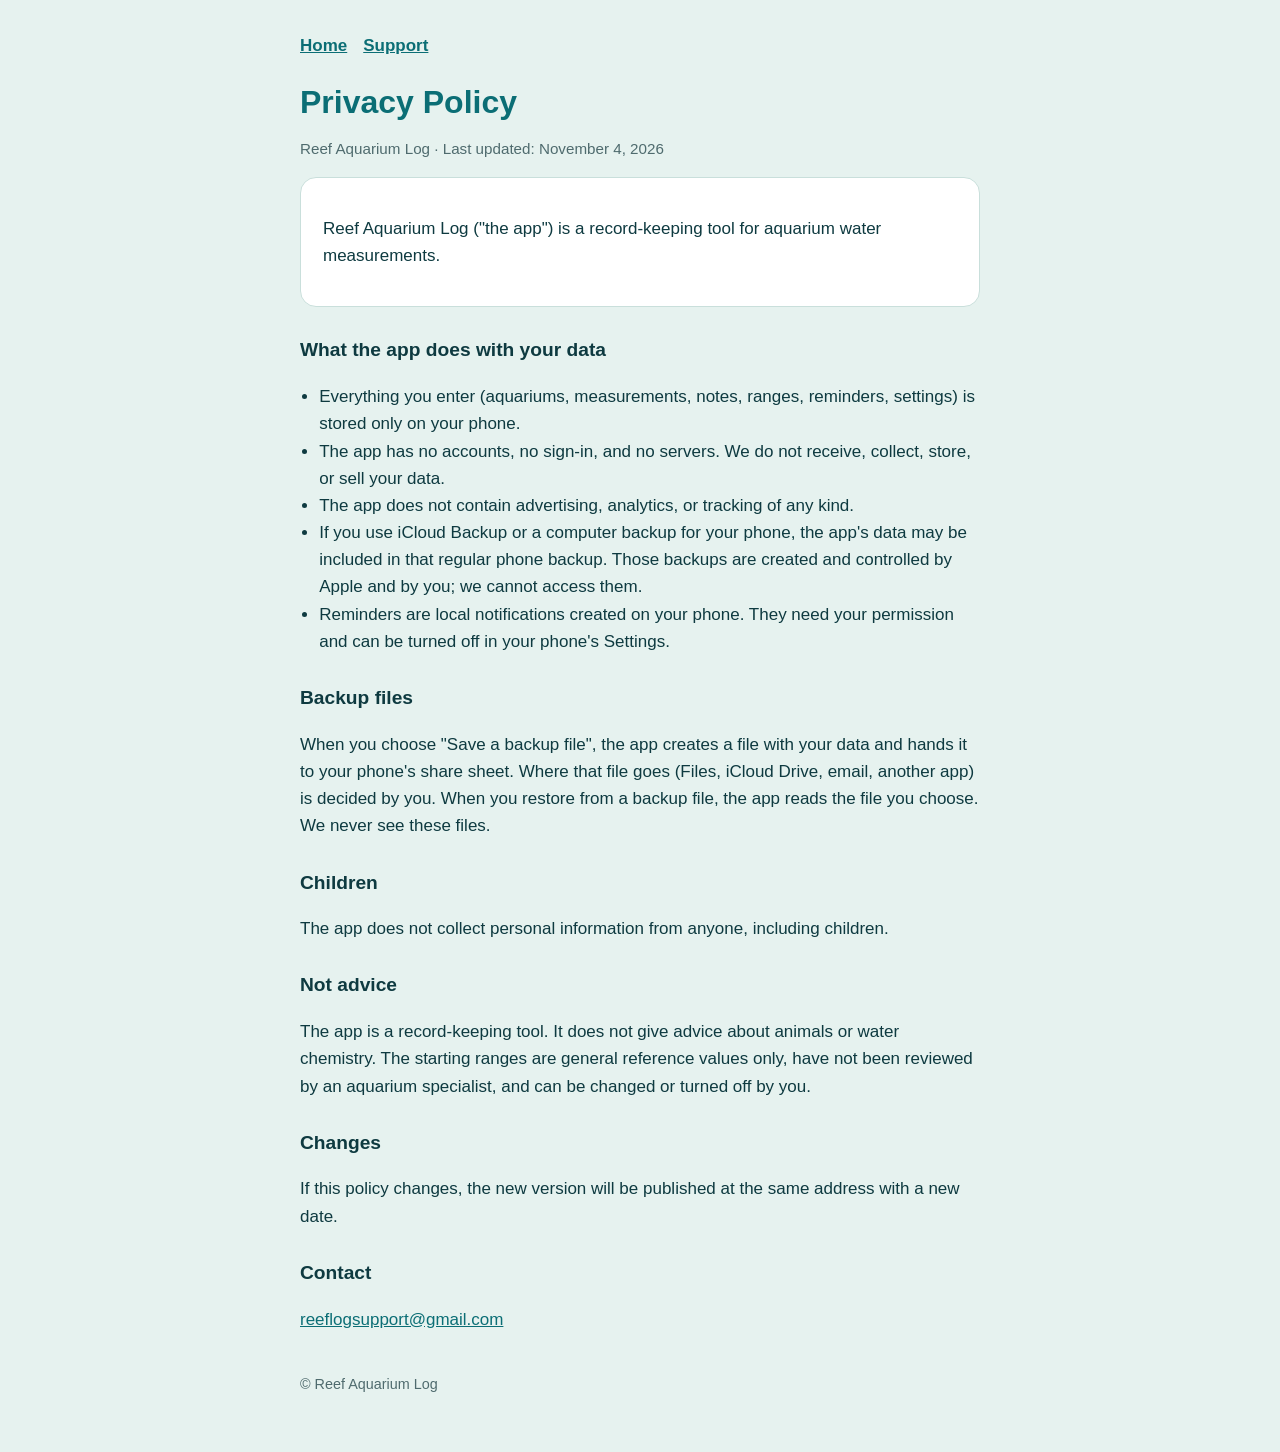
==== privacy.html @ f7e32d91 "Add privacy policy and support pages Co-Authored-By: Claude Sonnet 5.5 <noreply@anthropic.com> Claud" ====
<!doctype html>
<html lang="en"><head><meta charset="utf-8"><meta name="viewport" content="width=device-width,initial-scale=1">
<title>Privacy Policy – Reef Aquarium Log</title>
<meta name="description" content="Privacy Policy for Reef Aquarium Log, an iPhone app for aquarium water measurements.">
<link rel="stylesheet" href="style.css"></head>
<body><main>
<header><nav><a href="index.html">Home</a><a href="support.html">Support</a></nav></header>
<h1>Privacy Policy</h1>
<p class="muted">Reef Aquarium Log · Last updated: November 4, 2026</p>
<div class="card"><p>Reef Aquarium Log ("the app") is a record-keeping tool for aquarium water measurements.</p></div>

<h2>What the app does with your data</h2>
<ul>
<li>Everything you enter (aquariums, measurements, notes, ranges, reminders, settings) is stored only on your phone.</li>
<li>The app has no accounts, no sign-in, and no servers. We do not receive, collect, store, or sell your data.</li>
<li>The app does not contain advertising, analytics, or tracking of any kind.</li>
<li>If you use iCloud Backup or a computer backup for your phone, the app's data may be included in that regular phone backup. Those backups are created and controlled by Apple and by you; we cannot access them.</li>
<li>Reminders are local notifications created on your phone. They need your permission and can be turned off in your phone's Settings.</li>
</ul>

<h2>Backup files</h2>
<p>When you choose "Save a backup file", the app creates a file with your data and hands it to your phone's share sheet. Where that file goes (Files, iCloud Drive, email, another app) is decided by you. When you restore from a backup file, the app reads the file you choose. We never see these files.</p>

<h2>Children</h2>
<p>The app does not collect personal information from anyone, including children.</p>

<h2>Not advice</h2>
<p>The app is a record-keeping tool. It does not give advice about animals or water chemistry. The starting ranges are general reference values only, have not been reviewed by an aquarium specialist, and can be changed or turned off by you.</p>

<h2>Changes</h2>
<p>If this policy changes, the new version will be published at the same address with a new date.</p>

<h2>Contact</h2>
<p><a href="mailto:reeflogsupport@gmail.com">reeflogsupport@gmail.com</a></p>
<footer>© Reef Aquarium Log</footer>
</main></body></html>
---- style.css ----
:root{--bg:#e6f2ef;--card:#fff;--ink:#0e3a40;--muted:#4f6b6e;--teal:#0b6e75;--line:#c9dfdb}
@media (prefers-color-scheme:dark){:root{--bg:#0d2326;--card:#13333a;--ink:#e3f1ef;--muted:#9bb8b9;--teal:#6ec3c9;--line:#25474d}}
*{box-sizing:border-box}
body{margin:0;background:var(--bg);color:var(--ink);font:17px/1.6 -apple-system,BlinkMacSystemFont,"Segoe UI",Roboto,Helvetica,Arial,sans-serif}
main{max-width:720px;margin:0 auto;padding:32px 20px 56px}
header{margin-bottom:24px}
h1{font-size:2rem;line-height:1.2;margin:0 0 6px;color:var(--teal)}
h2{font-size:1.2rem;margin:28px 0 8px}
p,li{color:var(--ink)}
.muted{color:var(--muted);font-size:.95rem}
.card{background:var(--card);border:1px solid var(--line);border-radius:16px;padding:20px 22px;margin:16px 0}
ul{padding-left:1.2rem}
a{color:var(--teal)}
nav a{margin-right:16px;font-weight:600}
footer{margin-top:40px;color:var(--muted);font-size:.9rem}
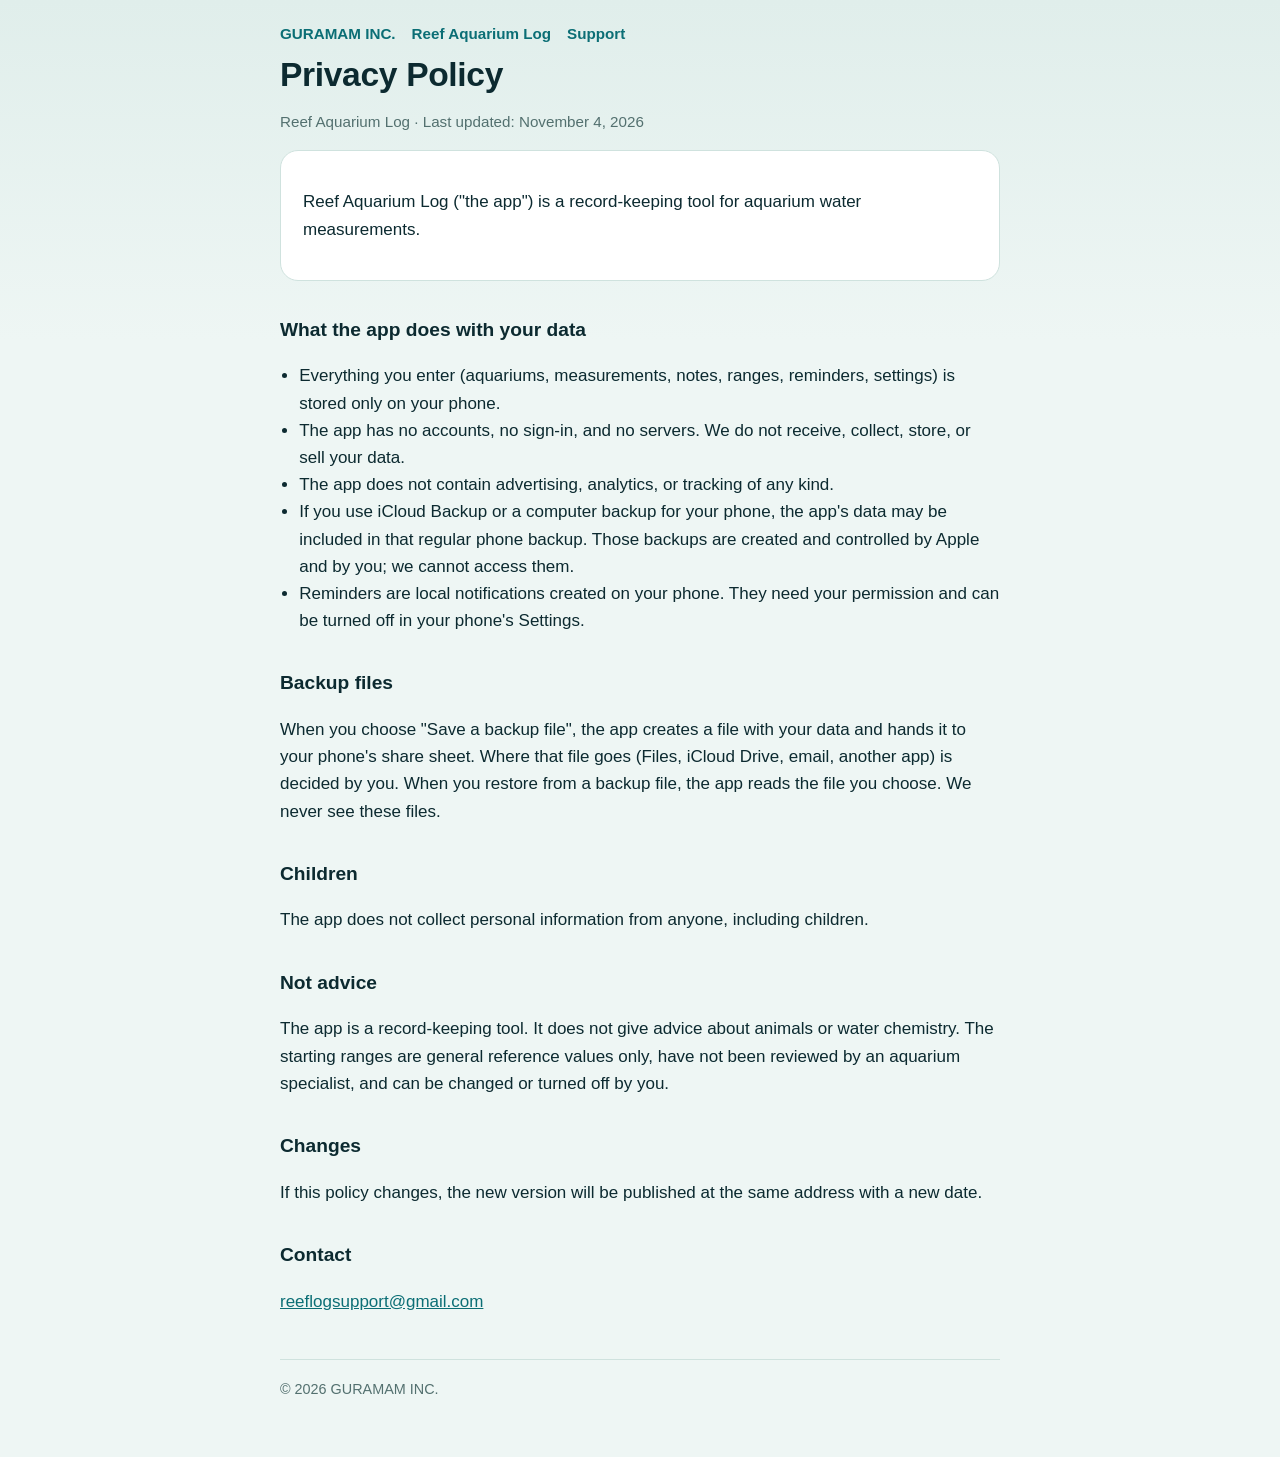
==== commit d56c6b97: "Add GURAMAM INC. company site (home, app page), CNAME guramam.com, favicon, 404 Existing privacy and" ====
--- a/privacy.html
+++ b/privacy.html
@@ -2,9 +2,9 @@
 <html lang="en"><head><meta charset="utf-8"><meta name="viewport" content="width=device-width,initial-scale=1">
 <title>Privacy Policy – Reef Aquarium Log</title>
 <meta name="description" content="Privacy Policy for Reef Aquarium Log, an iPhone app for aquarium water measurements.">
-<link rel="stylesheet" href="style.css"></head>
+<link rel="icon" type="image/svg+xml" href="favicon.svg"><link rel="stylesheet" href="style.css"></head>
 <body><main>
-<header><nav><a href="index.html">Home</a><a href="support.html">Support</a></nav></header>
+<header><nav><a href="/">GURAMAM INC.</a><a href="app.html">Reef Aquarium Log</a><a href="support.html">Support</a></nav></header>
 <h1>Privacy Policy</h1>
 <p class="muted">Reef Aquarium Log · Last updated: November 4, 2026</p>
 <div class="card"><p>Reef Aquarium Log ("the app") is a record-keeping tool for aquarium water measurements.</p></div>
@@ -32,5 +32,5 @@
 
 <h2>Contact</h2>
 <p><a href="mailto:reeflogsupport@gmail.com">reeflogsupport@gmail.com</a></p>
-<footer>© Reef Aquarium Log</footer>
+<footer>© 2026 GURAMAM INC.</footer>
 </main></body></html>
--- a/style.css
+++ b/style.css
@@ -1,15 +1,31 @@
-:root{--bg:#e6f2ef;--card:#fff;--ink:#0e3a40;--muted:#4f6b6e;--teal:#0b6e75;--line:#c9dfdb}
-@media (prefers-color-scheme:dark){:root{--bg:#0d2326;--card:#13333a;--ink:#e3f1ef;--muted:#9bb8b9;--teal:#6ec3c9;--line:#25474d}}
+:root{--bg:#eef6f4;--bg2:#e0eeeb;--card:#fff;--ink:#0c2a30;--muted:#53706f;--teal:#0b6e75;--teal-ink:#fff;--line:#cfe2de;--pill:#e2f3ef}
+@media (prefers-color-scheme:dark){:root{--bg:#0b1d20;--bg2:#0d2326;--card:#13333a;--ink:#e3f1ef;--muted:#9bb8b9;--teal:#6ec3c9;--teal-ink:#06292d;--line:#25474d;--pill:#173d44}}
 *{box-sizing:border-box}
-body{margin:0;background:var(--bg);color:var(--ink);font:17px/1.6 -apple-system,BlinkMacSystemFont,"Segoe UI",Roboto,Helvetica,Arial,sans-serif}
-main{max-width:720px;margin:0 auto;padding:32px 20px 56px}
-header{margin-bottom:24px}
-h1{font-size:2rem;line-height:1.2;margin:0 0 6px;color:var(--teal)}
-h2{font-size:1.2rem;margin:28px 0 8px}
+html{-webkit-text-size-adjust:100%}
+body{margin:0;background:var(--bg);background-image:linear-gradient(180deg,var(--bg2) 0,var(--bg) 340px);color:var(--ink);font:17px/1.6 -apple-system,BlinkMacSystemFont,"Segoe UI",Roboto,Helvetica,Arial,sans-serif}
+main{max-width:760px;margin:0 auto;padding:20px 20px 56px}
+.top{display:flex;align-items:center;justify-content:space-between;gap:16px;padding:6px 0 28px}
+.brand{display:flex;align-items:center;gap:10px;font-weight:700;letter-spacing:.04em;color:var(--ink);text-decoration:none}
+.brand svg{width:34px;height:34px;flex:none}
+nav a{margin-left:18px;font-weight:600;font-size:.95rem;text-decoration:none;color:var(--teal)}
+nav a:hover{text-decoration:underline}
+header nav a{margin:0 16px 0 0}
+h1{font-size:2.1rem;line-height:1.18;margin:8px 0 12px;color:var(--ink);letter-spacing:-.01em}
+h2{font-size:1.2rem;margin:34px 0 10px}
+h3{font-size:1.02rem;margin:20px 0 4px}
 p,li{color:var(--ink)}
+.lead{font-size:1.15rem;color:var(--muted);max-width:34em;margin:0 0 8px}
 .muted{color:var(--muted);font-size:.95rem}
-.card{background:var(--card);border:1px solid var(--line);border-radius:16px;padding:20px 22px;margin:16px 0}
+.card{background:var(--card);border:1px solid var(--line);border-radius:18px;padding:20px 22px;margin:16px 0}
+.app{display:flex;gap:16px;align-items:flex-start}
+.app .icon{flex:none;width:56px;height:56px;border-radius:14px;background:var(--teal);display:grid;place-items:center}
+.app .icon svg{width:34px;height:34px}
+.app h3{margin:0 0 2px;font-size:1.15rem}
+.pill{display:inline-block;background:var(--pill);color:var(--teal);border-radius:999px;padding:2px 10px;font-size:.8rem;font-weight:600;margin-left:6px;vertical-align:2px}
+.btn{display:inline-block;background:var(--teal);color:var(--teal-ink);padding:10px 18px;border-radius:12px;font-weight:600;text-decoration:none;margin-top:6px}
 ul{padding-left:1.2rem}
 a{color:var(--teal)}
-nav a{margin-right:16px;font-weight:600}
-footer{margin-top:40px;color:var(--muted);font-size:.9rem}
+.hero{padding:6px 0 4px}
+footer{margin-top:44px;padding-top:18px;border-top:1px solid var(--line);color:var(--muted);font-size:.9rem}
+footer a{margin-right:14px}
+@media (max-width:480px){h1{font-size:1.75rem}.top{padding-bottom:20px}nav a{margin-left:12px}}
